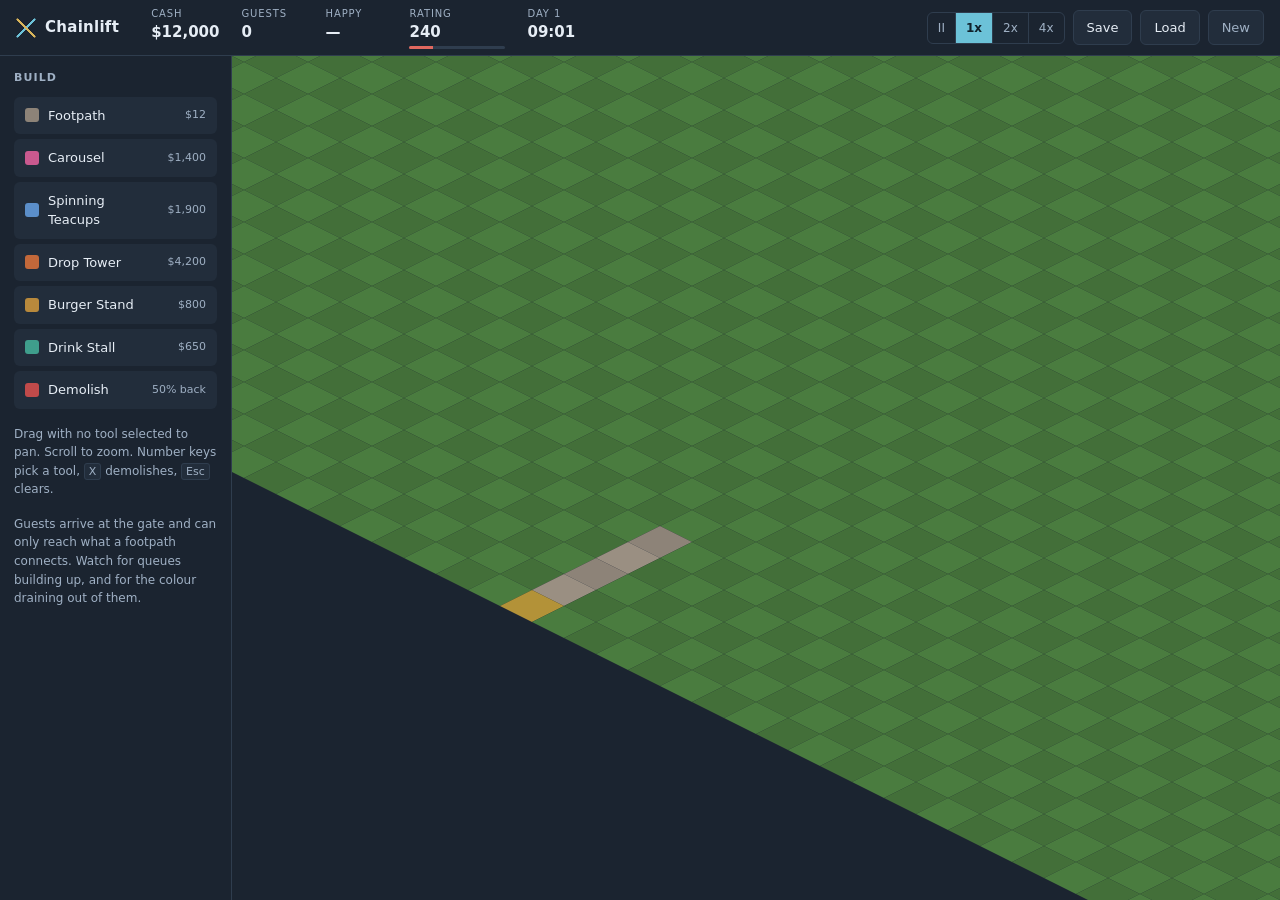
==== index.html @ 022d7c6f "Add Chainlift, a browser theme park builder First working version. Isometric canvas park builder wit" ====
<!doctype html>
<html lang="en">
<head>
<meta charset="utf-8">
<meta name="viewport" content="width=device-width, initial-scale=1">
<title>Chainlift</title>
<meta name="description" content="Chainlift — build and run your own theme park in the browser.">
<link rel="stylesheet" href="css/chainlift.css?v=1">
</head>
<body>

<header class="topbar">
  <div class="brand">
    <span class="brand-mark" aria-hidden="true"></span>
    <span class="brand-name">Chainlift</span>
  </div>

  <div class="hud">
    <div class="hud-stat">
      <span class="hud-label">Cash</span>
      <span class="hud-value" id="hud-money">$0</span>
    </div>
    <div class="hud-stat">
      <span class="hud-label">Guests</span>
      <span class="hud-value" id="hud-guests">0</span>
    </div>
    <div class="hud-stat">
      <span class="hud-label">Happy</span>
      <span class="hud-value" id="hud-happiness">—</span>
    </div>
    <div class="hud-stat hud-stat--rating">
      <span class="hud-label">Rating</span>
      <span class="hud-value" id="hud-rating">0</span>
      <span class="hud-bar"><span class="hud-bar-fill" id="hud-rating-bar"></span></span>
    </div>
    <div class="hud-stat">
      <span class="hud-label" id="hud-day">Day 1</span>
      <span class="hud-value" id="hud-clock">09:00</span>
    </div>
  </div>

  <div class="topbar-actions">
    <div class="speed-group" role="group" aria-label="Simulation speed">
      <button type="button" data-speed="0" title="Pause (space)">II</button>
      <button type="button" data-speed="1" title="Normal speed">1x</button>
      <button type="button" data-speed="2" title="Double speed">2x</button>
      <button type="button" data-speed="4" title="Quadruple speed">4x</button>
    </div>
    <button type="button" class="btn" id="btn-save">Save</button>
    <button type="button" class="btn" id="btn-load">Load</button>
    <button type="button" class="btn btn-quiet" id="btn-new">New</button>
  </div>
</header>

<main class="layout">
  <aside class="sidebar">
    <h2 class="sidebar-title">Build</h2>
    <div id="toolbar" class="toolbar"></div>
    <p class="sidebar-hint">
      Drag with no tool selected to pan. Scroll to zoom.
      Number keys pick a tool, <kbd>X</kbd> demolishes, <kbd>Esc</kbd> clears.
    </p>
    <p class="sidebar-hint">
      Guests arrive at the gate and can only reach what a footpath connects.
      Watch for queues building up, and for the colour draining out of them.
    </p>
  </aside>

  <div class="stage-wrap">
    <canvas id="stage"></canvas>
    <div class="toast" id="toast" role="status" aria-live="polite"></div>
  </div>
</main>

<script type="module" src="js/main.js?v=1"></script>
</body>
</html>
---- css/chainlift.css ----
/* Chainlift — dark operations-console look. One stylesheet, no build step. */

:root {
  --bg: #131a24;
  --panel: #1b2430;
  --panel-2: #222d3b;
  --line: #2f3d4e;
  --text: #e6edf5;
  --text-dim: #9fb0c4;
  --accent: #6cc2d8;
  --gold: #d8b45a;
  --good: #63c98a;
  --warn: #e8a25c;
  --bad: #e0685f;
}

* { box-sizing: border-box; }

html, body {
  height: 100%;
  margin: 0;
}

body {
  background: var(--bg);
  color: var(--text);
  font: 14px/1.5 system-ui, -apple-system, "Segoe UI", sans-serif;
  display: flex;
  flex-direction: column;
  overflow: hidden;
}

/* --- top bar ---------------------------------------------------------- */

.topbar {
  display: flex;
  align-items: center;
  gap: 24px;
  padding: 0 16px;
  height: 56px;
  flex: 0 0 auto;
  background: var(--panel);
  border-bottom: 1px solid var(--line);
}

.brand {
  display: flex;
  align-items: center;
  gap: 9px;
  font-weight: 600;
  letter-spacing: 0.02em;
}

/* A chain-lift hill: the shape the name refers to. */
.brand-mark {
  width: 20px;
  height: 20px;
  background:
    linear-gradient(45deg, transparent 46%, var(--gold) 46% 54%, transparent 54%),
    linear-gradient(-45deg, transparent 46%, var(--accent) 46% 54%, transparent 54%);
  border-radius: 3px;
}

.brand-name { font-size: 15px; }

.hud {
  display: flex;
  gap: 22px;
  margin-left: 8px;
}

.hud-stat {
  display: flex;
  flex-direction: column;
  min-width: 62px;
}

.hud-label {
  font-size: 10px;
  text-transform: uppercase;
  letter-spacing: 0.09em;
  color: var(--text-dim);
}

.hud-value {
  font-variant-numeric: tabular-nums;
  font-weight: 600;
  font-size: 15px;
}

.hud-value.is-negative { color: var(--bad); }

.hud-stat--rating { min-width: 96px; }

.hud-bar {
  display: block;
  height: 3px;
  margin-top: 3px;
  background: var(--line);
  border-radius: 2px;
  overflow: hidden;
}

.hud-bar-fill {
  display: block;
  height: 100%;
  width: 0;
  background: var(--accent);
  transition: width 0.4s ease;
}

.hud-bar-fill.is-poor { background: var(--bad); }
.hud-bar-fill.is-good { background: var(--good); }

.topbar-actions {
  display: flex;
  align-items: center;
  gap: 8px;
  margin-left: auto;
}

.speed-group {
  display: flex;
  border: 1px solid var(--line);
  border-radius: 6px;
  overflow: hidden;
}

.speed-group button {
  background: transparent;
  border: 0;
  border-right: 1px solid var(--line);
  color: var(--text-dim);
  padding: 6px 10px;
  font: inherit;
  font-size: 12px;
  cursor: pointer;
}

.speed-group button:last-child { border-right: 0; }
.speed-group button:hover { background: var(--panel-2); color: var(--text); }
.speed-group button.is-active { background: var(--accent); color: #10202a; font-weight: 600; }

.btn {
  background: var(--panel-2);
  border: 1px solid var(--line);
  color: var(--text);
  border-radius: 6px;
  padding: 7px 13px;
  font: inherit;
  font-size: 13px;
  cursor: pointer;
}

.btn:hover { border-color: var(--accent); }
.btn-quiet { color: var(--text-dim); }

/* --- layout ----------------------------------------------------------- */

.layout {
  flex: 1 1 auto;
  display: flex;
  min-height: 0;
}

.sidebar {
  flex: 0 0 232px;
  background: var(--panel);
  border-right: 1px solid var(--line);
  padding: 14px;
  overflow-y: auto;
}

.sidebar-title {
  margin: 0 0 10px;
  font-size: 11px;
  text-transform: uppercase;
  letter-spacing: 0.1em;
  color: var(--text-dim);
  font-weight: 600;
}

.toolbar {
  display: flex;
  flex-direction: column;
  gap: 5px;
}

.tool {
  display: grid;
  grid-template-columns: 14px 1fr auto;
  align-items: center;
  gap: 9px;
  background: var(--panel-2);
  border: 1px solid transparent;
  border-radius: 6px;
  padding: 8px 10px;
  color: var(--text);
  font: inherit;
  font-size: 13px;
  text-align: left;
  cursor: pointer;
}

.tool:hover { border-color: var(--line); }
.tool.is-active {
  border-color: var(--accent);
  background: color-mix(in srgb, var(--accent) 16%, var(--panel-2));
}

.tool-swatch {
  width: 14px;
  height: 14px;
  border-radius: 3px;
  background: var(--swatch);
}

.tool-cost {
  font-size: 11px;
  color: var(--text-dim);
  font-variant-numeric: tabular-nums;
}

.tool.is-active .tool-cost { color: var(--text); }

.sidebar-hint {
  margin: 16px 0 0;
  font-size: 12px;
  line-height: 1.55;
  color: var(--text-dim);
}

kbd {
  background: var(--panel-2);
  border: 1px solid var(--line);
  border-radius: 3px;
  padding: 1px 4px;
  font: inherit;
  font-size: 11px;
}

/* --- stage ------------------------------------------------------------ */

.stage-wrap {
  position: relative;
  flex: 1 1 auto;
  min-width: 0;
}

#stage {
  display: block;
  width: 100%;
  height: 100%;
  cursor: crosshair;
}

#stage.is-panning { cursor: grabbing; }

.toast {
  position: absolute;
  left: 50%;
  bottom: 24px;
  transform: translate(-50%, 8px);
  background: var(--panel);
  border: 1px solid var(--line);
  border-radius: 7px;
  padding: 9px 16px;
  font-size: 13px;
  opacity: 0;
  pointer-events: none;
  transition: opacity 0.18s ease, transform 0.18s ease;
  max-width: 70%;
}

.toast.is-visible {
  opacity: 1;
  transform: translate(-50%, 0);
}

.toast[data-tone="good"] { border-color: var(--good); }
.toast[data-tone="warn"] { border-color: var(--warn); }

@media (prefers-reduced-motion: reduce) {
  .toast, .hud-bar-fill { transition: none; }
}

@media (max-width: 860px) {
  .hud { gap: 14px; }
  .hud-stat { min-width: 52px; }
  .sidebar { flex-basis: 180px; }
}
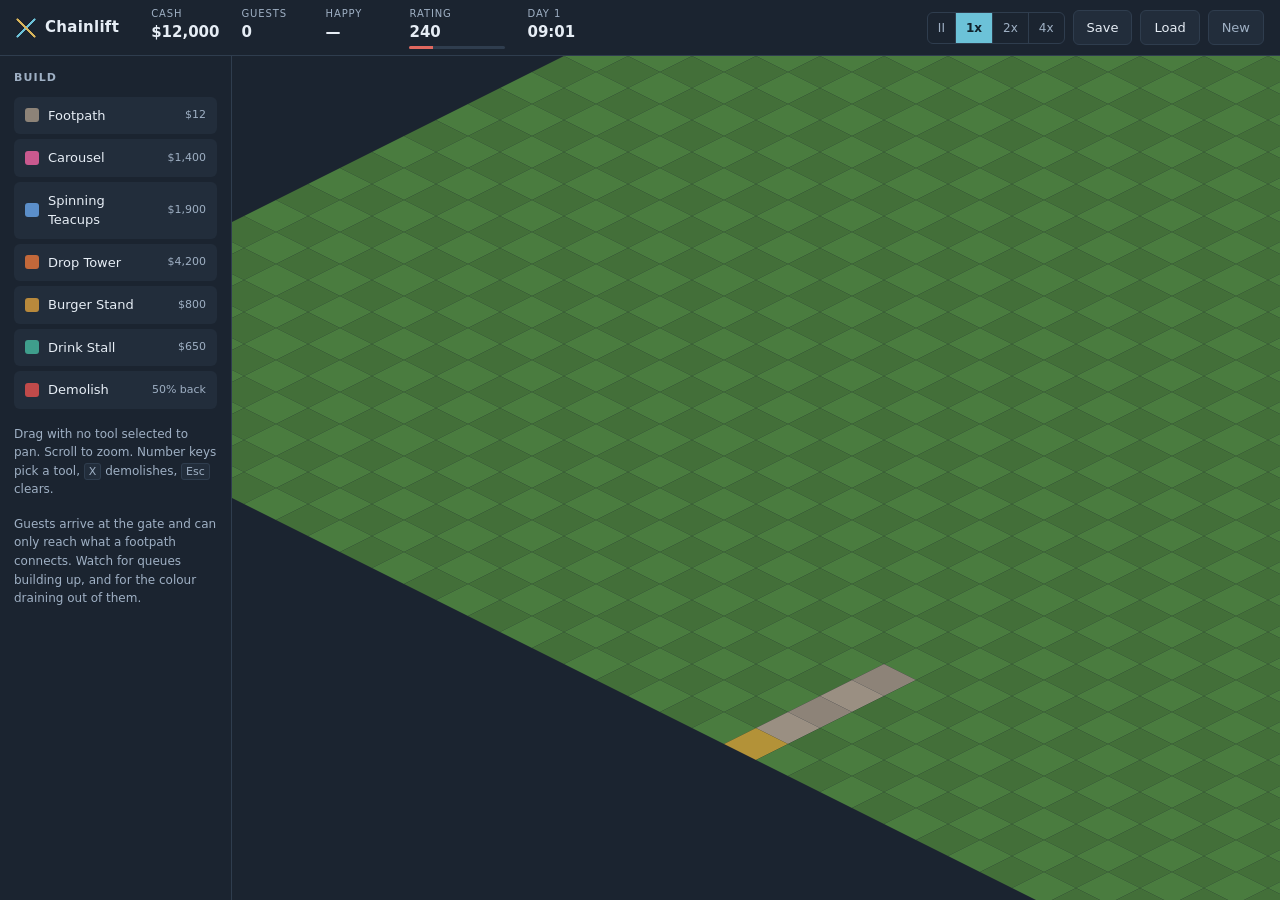
==== commit 1b01fc00: "Frame the view on buildable land, not the map edge The camera centred on the park gate, which sits o" ====
--- a/index.html
+++ b/index.html
@@ -72,6 +72,6 @@
   </div>
 </main>
 
-<script type="module" src="js/main.js?v=1"></script>
+<script type="module" src="js/main.js?v=2"></script>
 </body>
 </html>
--- a/css/chainlift.css
+++ b/css/chainlift.css
@@ -280,6 +280,16 @@
 .toast[data-tone="good"] { border-color: var(--good); }
 .toast[data-tone="warn"] { border-color: var(--warn); }
 
+/* Every control here is a button, so keyboard focus needs to be visible.
+   Offset rather than inset so the ring reads against the panel behind it. */
+:focus-visible {
+  outline: 2px solid var(--accent);
+  outline-offset: 2px;
+  border-radius: 4px;
+}
+
+#stage:focus-visible { outline-offset: -3px; }
+
 @media (prefers-reduced-motion: reduce) {
   .toast, .hud-bar-fill { transition: none; }
 }
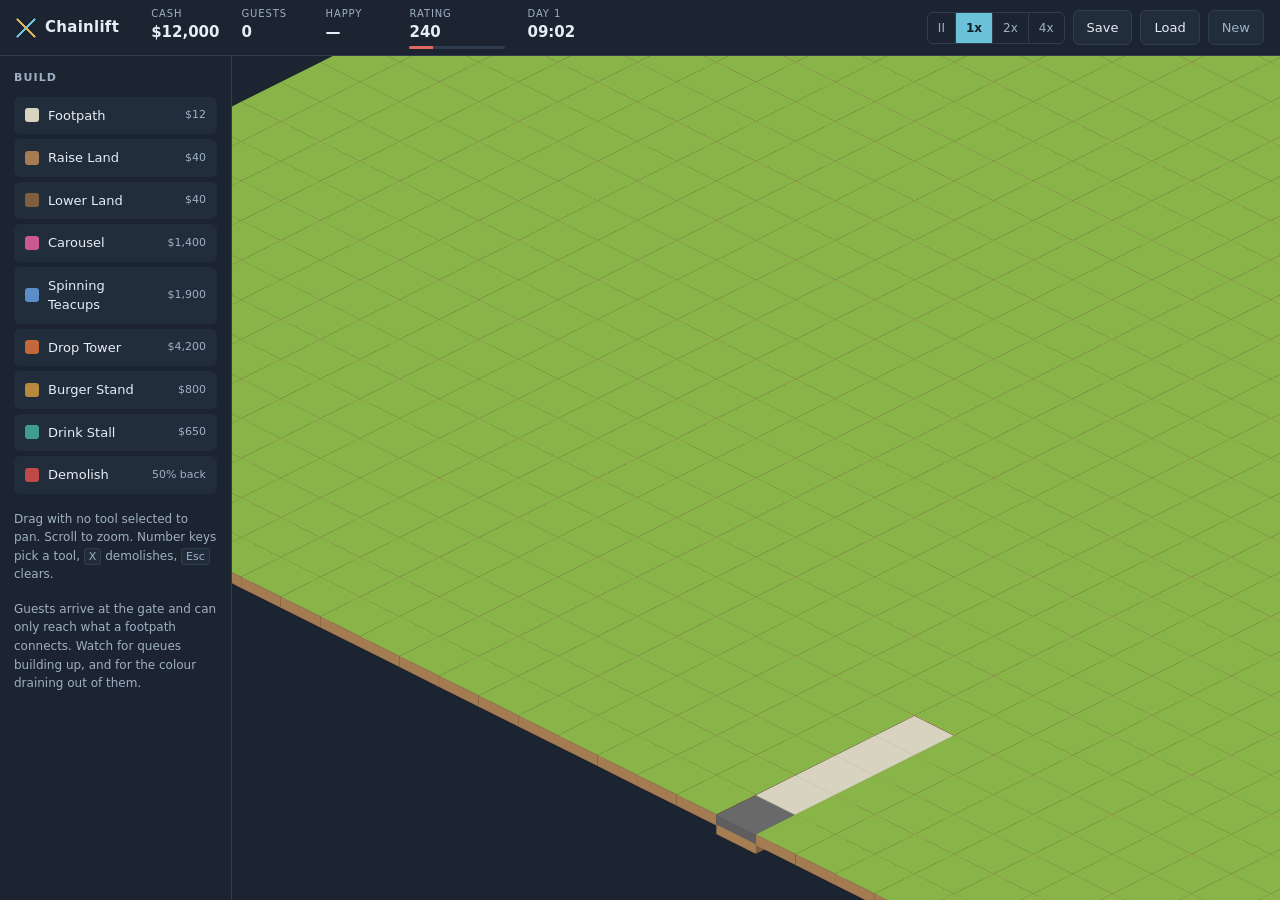
==== commit 8f1e8dde: "Add real tile art and terrain elevation Kenney CC0 city tiles for ground and paths, plus per-tile te" ====
--- a/index.html
+++ b/index.html
@@ -72,6 +72,6 @@
   </div>
 </main>
 
-<script type="module" src="js/main.js?v=2"></script>
+<script type="module" src="js/main.js?v=3"></script>
 </body>
 </html>
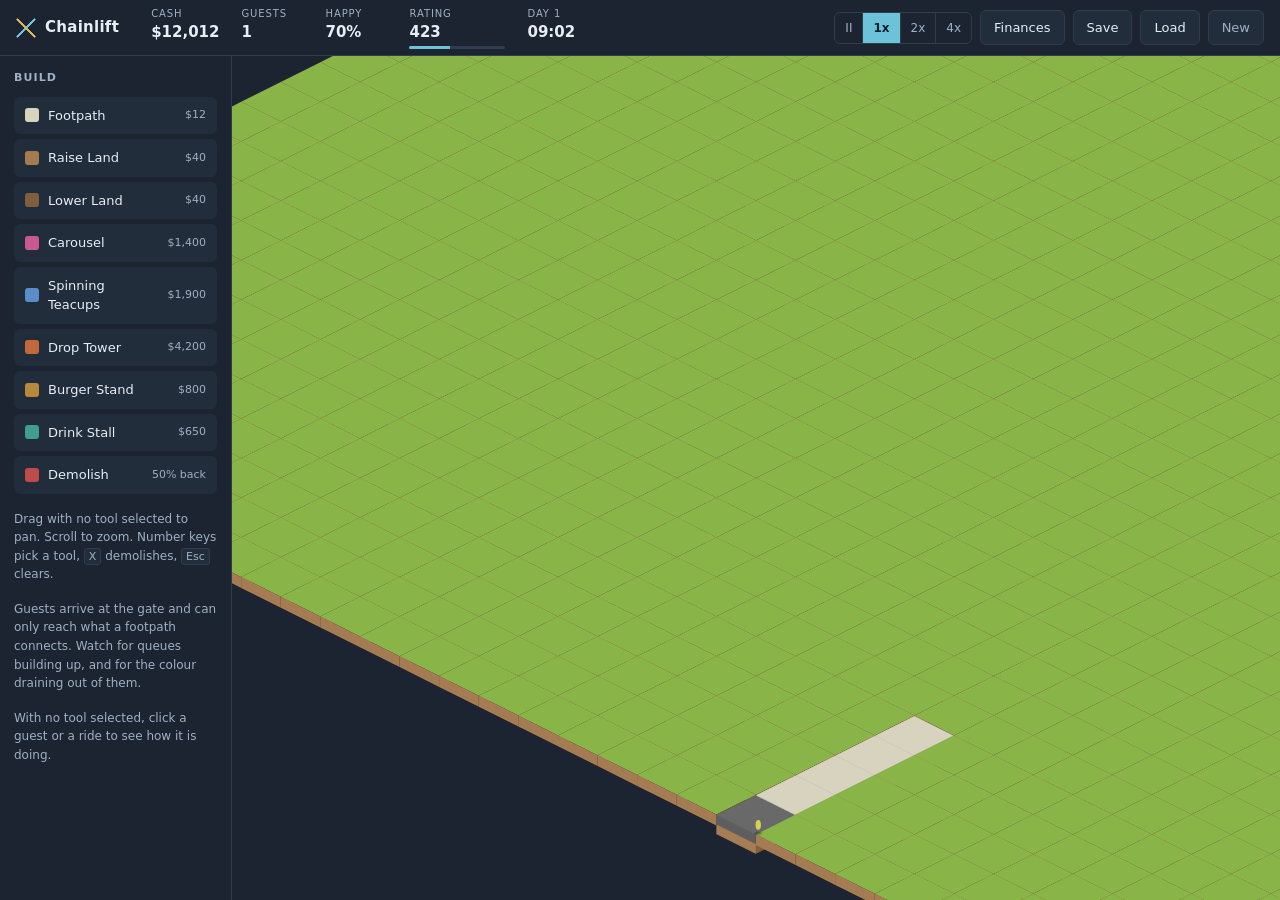
==== commit 127704f2: "Show what the simulation already knew Guest thoughts, a ride panel and a finance screen. All three r" ====
--- a/index.html
+++ b/index.html
@@ -46,6 +46,7 @@
       <button type="button" data-speed="2" title="Double speed">2x</button>
       <button type="button" data-speed="4" title="Quadruple speed">4x</button>
     </div>
+    <button type="button" class="btn" id="btn-finance" title="Finances (F)">Finances</button>
     <button type="button" class="btn" id="btn-save">Save</button>
     <button type="button" class="btn" id="btn-load">Load</button>
     <button type="button" class="btn btn-quiet" id="btn-new">New</button>
@@ -64,14 +65,20 @@
       Guests arrive at the gate and can only reach what a footpath connects.
       Watch for queues building up, and for the colour draining out of them.
     </p>
+    <p class="sidebar-hint">
+      With no tool selected, click a guest or a ride to see how it is doing.
+    </p>
   </aside>
 
   <div class="stage-wrap">
     <canvas id="stage"></canvas>
+    <aside class="inspector" id="inspector" hidden></aside>
     <div class="toast" id="toast" role="status" aria-live="polite"></div>
   </div>
 </main>
 
-<script type="module" src="js/main.js?v=3"></script>
+<div class="overlay" id="finance" hidden></div>
+
+<script type="module" src="js/main.js?v=4"></script>
 </body>
 </html>
--- a/css/chainlift.css
+++ b/css/chainlift.css
@@ -280,6 +280,209 @@
 .toast[data-tone="good"] { border-color: var(--good); }
 .toast[data-tone="warn"] { border-color: var(--warn); }
 
+/* --- inspector and finance -------------------------------------------- */
+
+.inspector {
+  position: absolute;
+  top: 14px;
+  right: 14px;
+  width: 268px;
+  max-height: calc(100% - 28px);
+  overflow-y: auto;
+  background: color-mix(in srgb, var(--panel) 94%, transparent);
+  border: 1px solid var(--line);
+  border-radius: 9px;
+  padding: 13px 14px;
+  backdrop-filter: blur(3px);
+}
+
+.panel-head {
+  display: flex;
+  align-items: flex-start;
+  justify-content: space-between;
+  gap: 10px;
+  margin-bottom: 10px;
+}
+
+.panel-eyebrow {
+  display: block;
+  font-size: 10px;
+  text-transform: uppercase;
+  letter-spacing: 0.09em;
+  color: var(--text-dim);
+}
+
+.panel-title { margin: 1px 0 0; font-size: 16px; }
+
+.panel-close {
+  background: none;
+  border: 0;
+  color: var(--text-dim);
+  font-size: 20px;
+  line-height: 1;
+  cursor: pointer;
+  padding: 0 2px;
+}
+
+.panel-close:hover { color: var(--text); }
+
+.panel-sub {
+  margin: 14px 0 6px;
+  font-size: 10px;
+  text-transform: uppercase;
+  letter-spacing: 0.09em;
+  color: var(--text-dim);
+}
+
+.thought {
+  margin: 0 0 12px;
+  padding: 9px 11px;
+  background: var(--panel-2);
+  border-left: 3px solid var(--accent);
+  border-radius: 0 5px 5px 0;
+  font-size: 13px;
+  line-height: 1.45;
+}
+
+.thought[data-tone="good"] { border-left-color: var(--good); }
+.thought[data-tone="bad"] { border-left-color: var(--bad); }
+
+.thought-log { margin: 0; padding-left: 15px; font-size: 12px; color: var(--text-dim); }
+.thought-log li { margin-bottom: 3px; }
+.thought-log li[data-tone="good"] { color: var(--good); }
+.thought-log li[data-tone="bad"] { color: var(--warn); }
+
+.meter {
+  display: grid;
+  grid-template-columns: 58px 1fr 34px;
+  align-items: center;
+  gap: 7px;
+  margin-bottom: 5px;
+  font-size: 11px;
+}
+
+.meter-label { color: var(--text-dim); }
+.meter-value { text-align: right; font-variant-numeric: tabular-nums; }
+
+.meter-track {
+  height: 6px;
+  background: var(--line);
+  border-radius: 3px;
+  overflow: hidden;
+}
+
+.meter-fill { display: block; height: 100%; background: var(--accent); }
+.meter-fill[data-tone="good"] { background: var(--good); }
+.meter-fill[data-tone="warn"] { background: var(--warn); }
+.meter-fill[data-tone="bad"] { background: var(--bad); }
+
+.facts {
+  display: grid;
+  grid-template-columns: 1fr 1fr;
+  gap: 5px 12px;
+  margin: 12px 0 0;
+  font-size: 12px;
+}
+
+.facts--wide { grid-template-columns: repeat(4, 1fr); }
+.facts dt { color: var(--text-dim); font-size: 10px; text-transform: uppercase; letter-spacing: 0.06em; }
+.facts dd { margin: 1px 0 0; font-variant-numeric: tabular-nums; font-weight: 600; }
+
+.payback { margin: 11px 0 0; font-size: 12px; color: var(--warn); }
+.payback.is-good { color: var(--good); }
+
+.empty { font-size: 12px; color: var(--text-dim); margin: 4px 0 0; }
+
+.overlay {
+  position: fixed;
+  inset: 0;
+  background: rgba(9, 13, 19, 0.6);
+  display: flex;
+  align-items: center;
+  justify-content: center;
+  z-index: 20;
+  padding: 24px;
+}
+
+.overlay[hidden] { display: none; }
+
+.sheet {
+  background: var(--panel);
+  border: 1px solid var(--line);
+  border-radius: 11px;
+  padding: 18px 20px;
+  width: min(620px, 100%);
+  max-height: 100%;
+  overflow-y: auto;
+}
+
+/* Hand-built bar chart. No chart library in this project. */
+.chart {
+  display: flex;
+  align-items: flex-end;
+  gap: 6px;
+  height: 116px;
+  padding: 6px 2px;
+  border-bottom: 1px solid var(--line);
+}
+
+.chart-col {
+  flex: 1 1 0;
+  display: flex;
+  align-items: flex-end;
+  justify-content: center;
+  gap: 2px;
+  height: 100%;
+}
+
+.chart-bar { display: block; width: 7px; border-radius: 2px 2px 0 0; min-height: 2px; }
+.chart-bar.is-income { background: var(--good); }
+.chart-bar.is-spend { background: var(--warn); }
+
+.chart-axis {
+  display: flex;
+  gap: 6px;
+  margin-top: 4px;
+  font-size: 10px;
+  color: var(--text-dim);
+}
+
+.chart-axis span { flex: 1 1 0; text-align: center; font-variant-numeric: tabular-nums; }
+
+.chart-key { display: flex; gap: 14px; margin-top: 9px; font-size: 11px; color: var(--text-dim); }
+.chart-key i { display: inline-block; width: 9px; height: 9px; border-radius: 2px; margin-right: 5px; }
+.chart-key i.is-income { background: var(--good); }
+.chart-key i.is-spend { background: var(--warn); }
+
+.ledger { width: 100%; border-collapse: collapse; font-size: 12px; }
+.ledger th {
+  text-align: left;
+  font-size: 10px;
+  text-transform: uppercase;
+  letter-spacing: 0.07em;
+  color: var(--text-dim);
+  padding: 4px 6px;
+  border-bottom: 1px solid var(--line);
+}
+.ledger td { padding: 5px 6px; border-bottom: 1px solid rgba(47,61,78,0.5); font-variant-numeric: tabular-nums; }
+.ledger td:first-child { font-variant-numeric: normal; }
+.ledger tr:last-child td { border-bottom: 0; }
+
+.tag {
+  font-size: 9px;
+  text-transform: uppercase;
+  letter-spacing: 0.06em;
+  color: var(--warn);
+  border: 1px solid currentColor;
+  border-radius: 3px;
+  padding: 0 3px;
+}
+
+@media (max-width: 860px) {
+  .inspector { width: 218px; }
+  .facts--wide { grid-template-columns: repeat(2, 1fr); }
+}
+
 /* Every control here is a button, so keyboard focus needs to be visible.
    Offset rather than inset so the ring reads against the panel behind it. */
 :focus-visible {
